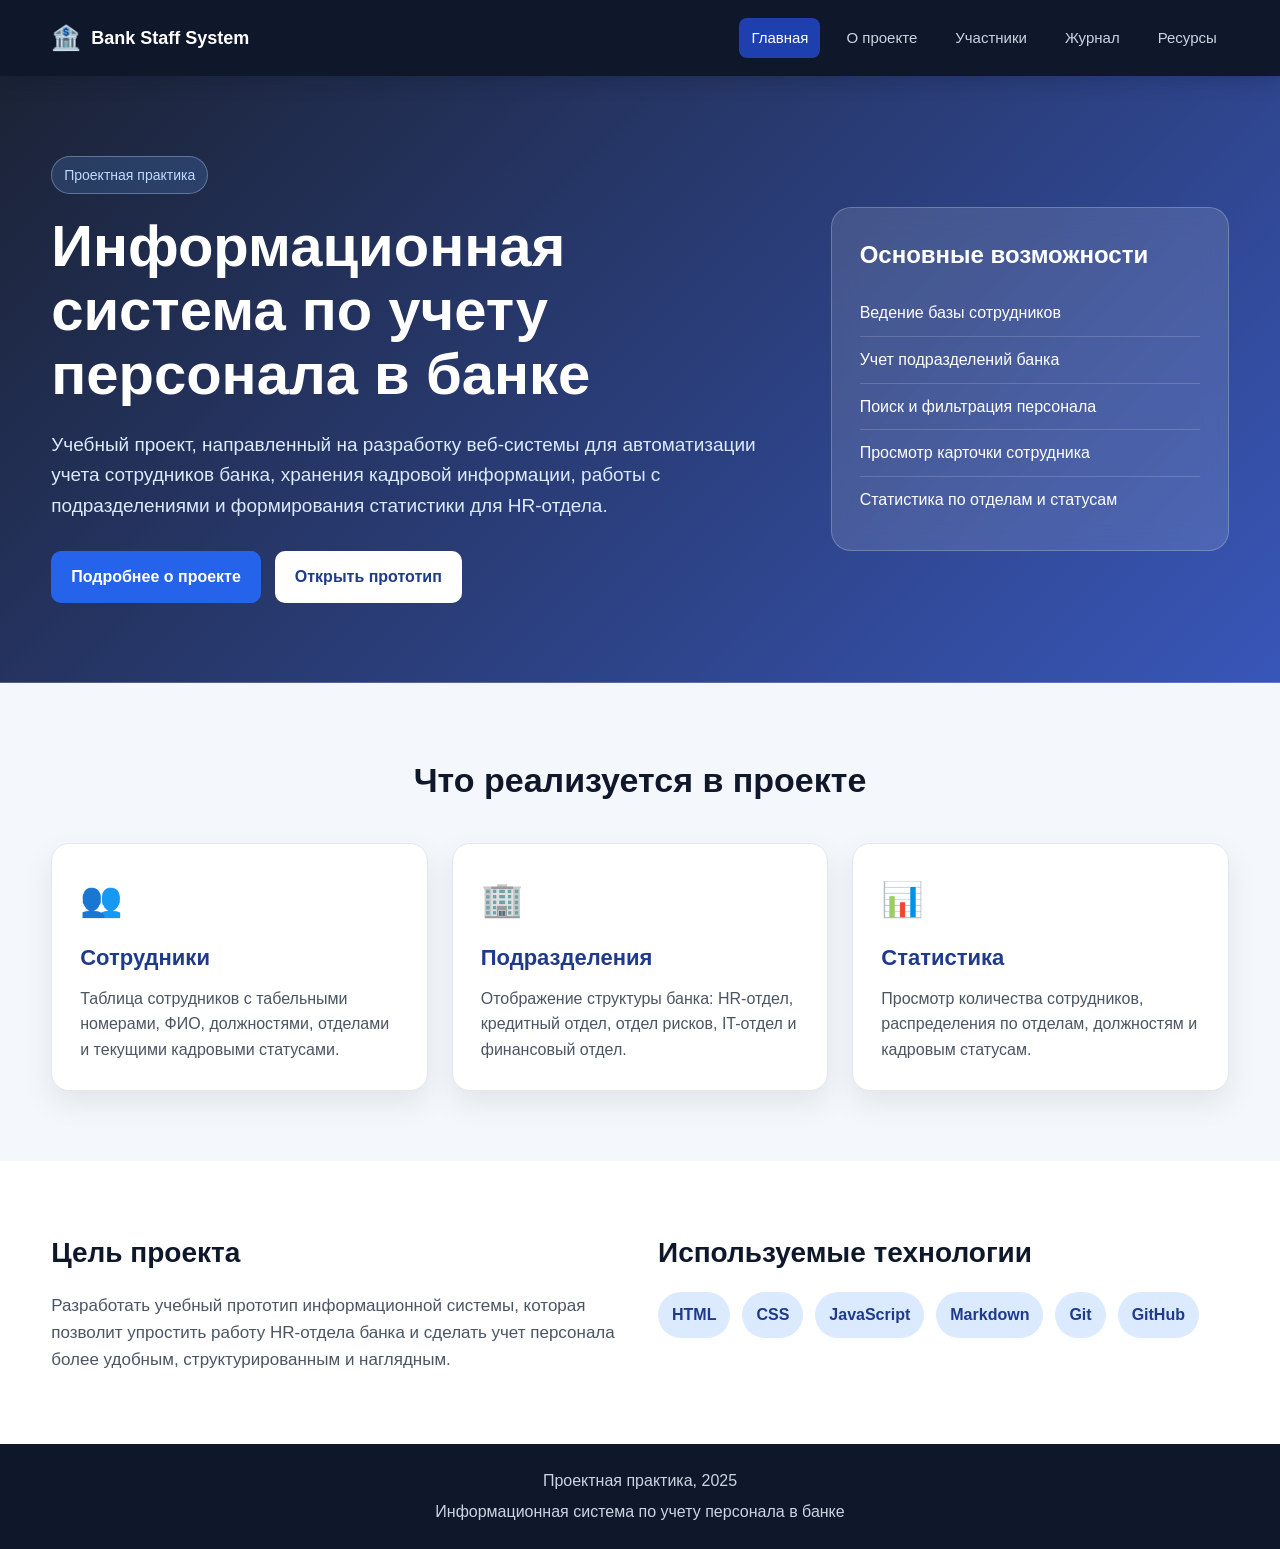
==== site/index.html @ 55b8c7d1 "Добавлена главная страница сайта проекта" ====
<!DOCTYPE html>
<html lang="ru">
<head>
  <meta charset="UTF-8">
  <meta name="viewport" content="width=device-width, initial-scale=1.0">
  <title>Информационная система учета персонала в банке</title>
  <link rel="stylesheet" href="style.css">
</head>
<body>

  <header class="header">
    <div class="container header-content">
      <div class="logo">
        <span class="logo-icon">🏦</span>
        <span>Bank Staff System</span>
      </div>

      <nav class="nav">
        <a href="index.html" class="active">Главная</a>
        <a href="about.html">О проекте</a>
        <a href="team.html">Участники</a>
        <a href="journal.html">Журнал</a>
        <a href="resources.html">Ресурсы</a>
      </nav>
    </div>
  </header>

  <main>
    <section class="hero">
      <div class="container hero-content">
        <div class="hero-text">
          <p class="tag">Проектная практика</p>
          <h1>Информационная система по учету персонала в банке</h1>
          <p class="hero-description">
            Учебный проект, направленный на разработку веб-системы для автоматизации
            учета сотрудников банка, хранения кадровой информации, работы с подразделениями
            и формирования статистики для HR-отдела.
          </p>

          <div class="hero-buttons">
            <a href="about.html" class="btn primary">Подробнее о проекте</a>
            <a href="../src/index.html" class="btn secondary">Открыть прототип</a>
          </div>
        </div>

        <div class="hero-card">
          <h2>Основные возможности</h2>
          <ul>
            <li>Ведение базы сотрудников</li>
            <li>Учет подразделений банка</li>
            <li>Поиск и фильтрация персонала</li>
            <li>Просмотр карточки сотрудника</li>
            <li>Статистика по отделам и статусам</li>
          </ul>
        </div>
      </div>
    </section>

    <section class="features">
      <div class="container">
        <h2 class="section-title">Что реализуется в проекте</h2>

        <div class="features-grid">
          <article class="feature-card">
            <div class="feature-icon">👥</div>
            <h3>Сотрудники</h3>
            <p>
              Таблица сотрудников с табельными номерами, ФИО, должностями,
              отделами и текущими кадровыми статусами.
            </p>
          </article>

          <article class="feature-card">
            <div class="feature-icon">🏢</div>
            <h3>Подразделения</h3>
            <p>
              Отображение структуры банка: HR-отдел, кредитный отдел,
              отдел рисков, IT-отдел и финансовый отдел.
            </p>
          </article>

          <article class="feature-card">
            <div class="feature-icon">📊</div>
            <h3>Статистика</h3>
            <p>
              Просмотр количества сотрудников, распределения по отделам,
              должностям и кадровым статусам.
            </p>
          </article>
        </div>
      </div>
    </section>

    <section class="project-info">
      <div class="container info-grid">
        <div>
          <h2>Цель проекта</h2>
          <p>
            Разработать учебный прототип информационной системы, которая позволит
            упростить работу HR-отдела банка и сделать учет персонала более удобным,
            структурированным и наглядным.
          </p>
        </div>

        <div>
          <h2>Используемые технологии</h2>
          <div class="tech-list">
            <span>HTML</span>
            <span>CSS</span>
            <span>JavaScript</span>
            <span>Markdown</span>
            <span>Git</span>
            <span>GitHub</span>
          </div>
        </div>
      </div>
    </section>
  </main>

  <footer class="footer">
    <div class="container">
      <p>Проектная практика, 2025</p>
      <p>Информационная система по учету персонала в банке</p>
    </div>
  </footer>

</body>
</html>
---- site/style.css ----
* {
  box-sizing: border-box;
  margin: 0;
  padding: 0;
}

body {
  font-family: Arial, sans-serif;
  color: #1f2937;
  background: #f4f7fb;
  line-height: 1.6;
}

.container {
  width: min(1180px, 92%);
  margin: 0 auto;
}

.header {
  background: #0f172a;
  color: #ffffff;
  padding: 18px 0;
  position: sticky;
  top: 0;
  z-index: 10;
  box-shadow: 0 4px 18px rgba(15, 23, 42, 0.25);
}

.header-content {
  display: flex;
  align-items: center;
  justify-content: space-between;
  gap: 24px;
}

.logo {
  display: flex;
  align-items: center;
  gap: 10px;
  font-weight: 700;
  font-size: 18px;
}

.logo-icon {
  font-size: 24px;
}

.nav {
  display: flex;
  gap: 14px;
  flex-wrap: wrap;
}

.nav a {
  color: #cbd5e1;
  text-decoration: none;
  font-size: 15px;
  padding: 8px 12px;
  border-radius: 8px;
  transition: 0.2s;
}

.nav a:hover,
.nav a.active {
  color: #ffffff;
  background: #1e40af;
}

.hero {
  padding: 80px 0;
  background:
    linear-gradient(135deg, rgba(15, 23, 42, 0.95), rgba(30, 64, 175, 0.88)),
    url("https://images.unsplash.com/photo-1486406146926-c627a92ad1ab?auto=format&fit=crop&w=1600&q=80");
  background-size: cover;
  background-position: center;
  color: #ffffff;
}

.hero-content {
  display: grid;
  grid-template-columns: 1.3fr 0.7fr;
  gap: 40px;
  align-items: center;
}

.tag {
  display: inline-block;
  background: rgba(96, 165, 250, 0.18);
  color: #bfdbfe;
  border: 1px solid rgba(191, 219, 254, 0.35);
  padding: 7px 12px;
  border-radius: 999px;
  margin-bottom: 20px;
  font-size: 14px;
}

.hero h1 {
  font-size: clamp(34px, 5vw, 58px);
  line-height: 1.1;
  margin-bottom: 24px;
}

.hero-description {
  max-width: 760px;
  color: #dbeafe;
  font-size: 19px;
  margin-bottom: 30px;
}

.hero-buttons {
  display: flex;
  gap: 14px;
  flex-wrap: wrap;
}

.btn {
  display: inline-block;
  text-decoration: none;
  padding: 13px 20px;
  border-radius: 10px;
  font-weight: 700;
  transition: 0.2s;
}

.btn.primary {
  background: #2563eb;
  color: #ffffff;
}

.btn.primary:hover {
  background: #1d4ed8;
}

.btn.secondary {
  background: #ffffff;
  color: #1e3a8a;
}

.btn.secondary:hover {
  background: #dbeafe;
}

.hero-card {
  background: rgba(255, 255, 255, 0.12);
  border: 1px solid rgba(255, 255, 255, 0.22);
  border-radius: 20px;
  padding: 28px;
  backdrop-filter: blur(12px);
}

.hero-card h2 {
  margin-bottom: 16px;
  font-size: 24px;
}

.hero-card ul {
  list-style: none;
}

.hero-card li {
  padding: 10px 0;
  border-bottom: 1px solid rgba(255, 255, 255, 0.16);
}

.hero-card li:last-child {
  border-bottom: none;
}

.features {
  padding: 70px 0;
}

.section-title {
  text-align: center;
  font-size: 34px;
  margin-bottom: 36px;
  color: #0f172a;
}

.features-grid {
  display: grid;
  grid-template-columns: repeat(3, 1fr);
  gap: 24px;
}

.feature-card {
  background: #ffffff;
  border-radius: 18px;
  padding: 28px;
  box-shadow: 0 12px 30px rgba(15, 23, 42, 0.08);
  border: 1px solid #e5e7eb;
  transition: 0.2s;
}

.feature-card:hover {
  transform: translateY(-4px);
  box-shadow: 0 18px 40px rgba(15, 23, 42, 0.12);
}

.feature-icon {
  font-size: 34px;
  margin-bottom: 14px;
}

.feature-card h3 {
  color: #1e3a8a;
  margin-bottom: 10px;
  font-size: 22px;
}

.feature-card p {
  color: #4b5563;
}

.project-info {
  padding: 70px 0;
  background: #ffffff;
}

.info-grid {
  display: grid;
  grid-template-columns: 1fr 1fr;
  gap: 36px;
}

.info-grid h2 {
  color: #0f172a;
  margin-bottom: 16px;
  font-size: 28px;
}

.info-grid p {
  color: #4b5563;
  font-size: 17px;
}

.tech-list {
  display: flex;
  flex-wrap: wrap;
  gap: 12px;
}

.tech-list span {
  background: #dbeafe;
  color: #1e3a8a;
  padding: 10px 14px;
  border-radius: 999px;
  font-weight: 700;
}

.footer {
  background: #0f172a;
  color: #cbd5e1;
  padding: 24px 0;
  text-align: center;
}

.footer p + p {
  margin-top: 6px;
}

@media (max-width: 850px) {
  .header-content,
  .hero-content,
  .info-grid {
    grid-template-columns: 1fr;
    display: grid;
  }

  .header-content {
    justify-content: start;
  }

  .features-grid {
    grid-template-columns: 1fr;
  }

  .hero {
    padding: 54px 0;
  }

  .nav {
    margin-top: 12px;
  }
}
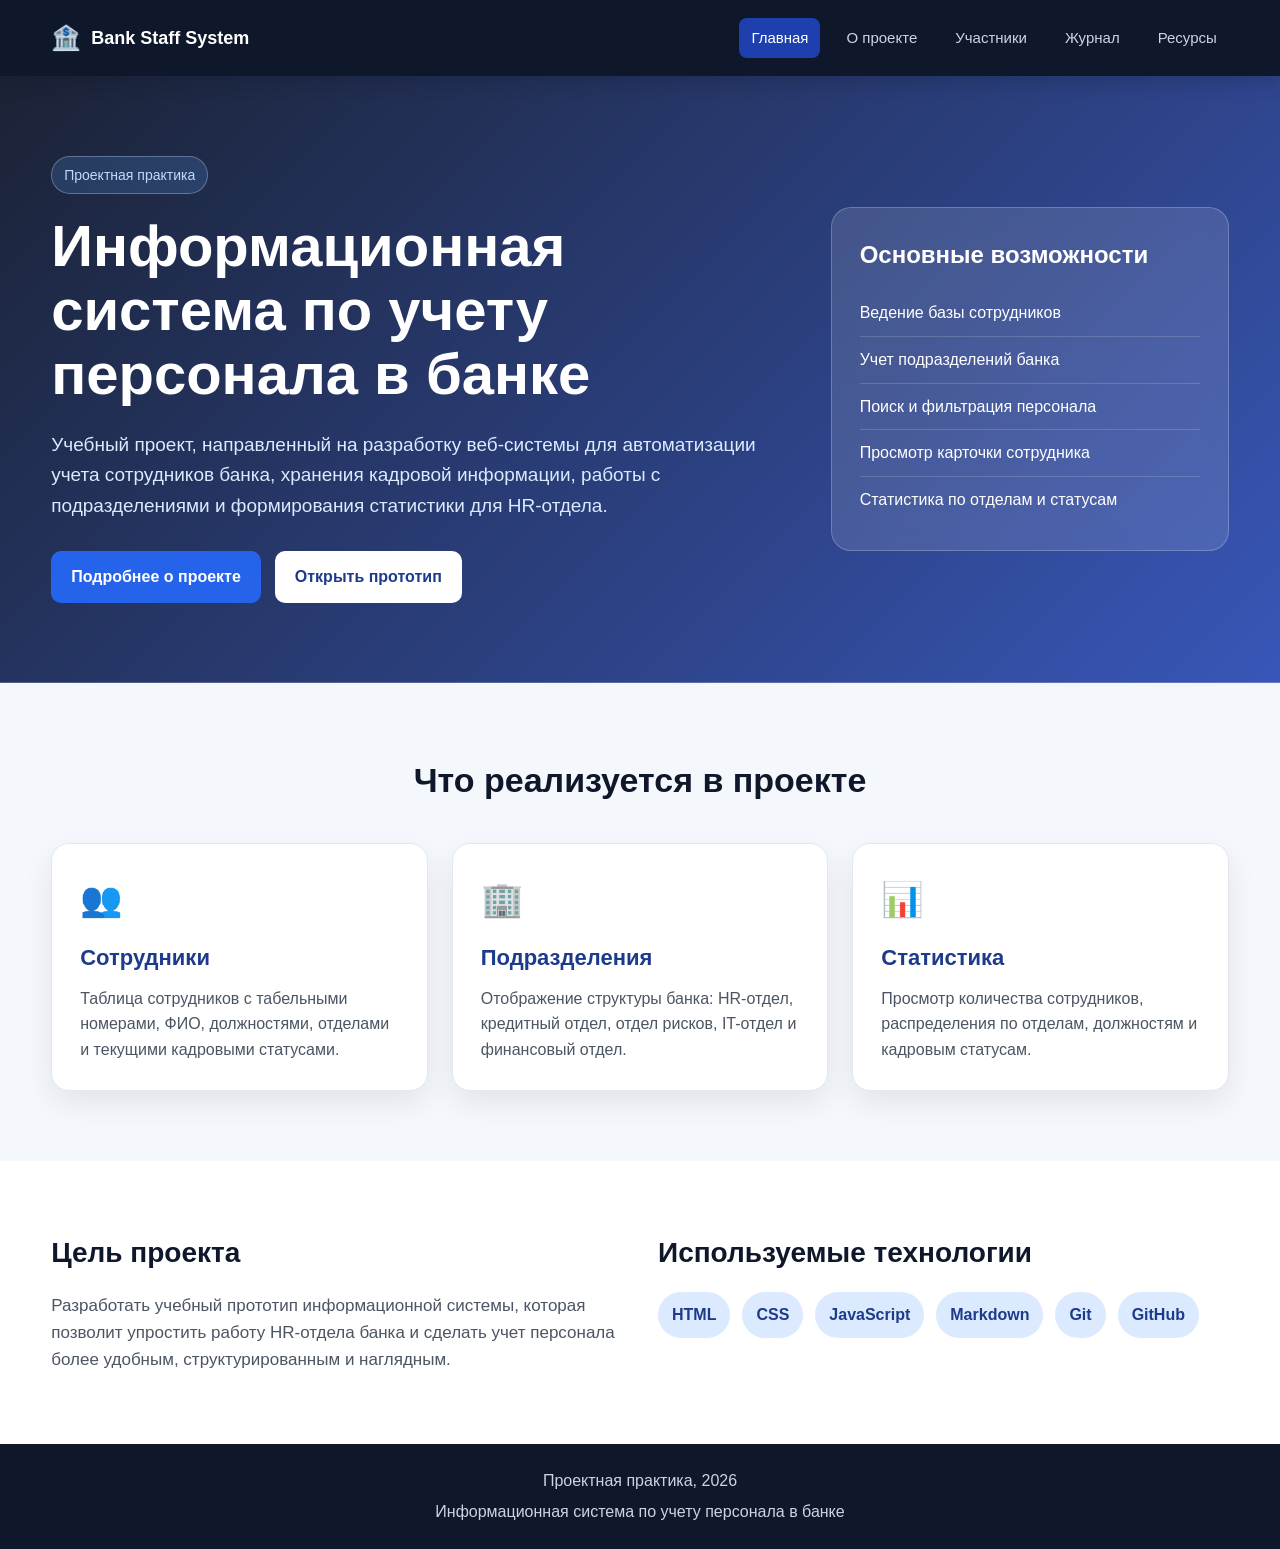
==== commit d70e6641: "Исправлены опечатки" ====
--- a/site/index.html
+++ b/site/index.html
@@ -119,7 +119,7 @@
 
   <footer class="footer">
     <div class="container">
-      <p>Проектная практика, 2025</p>
+      <p>Проектная практика, 2026</p>
       <p>Информационная система по учету персонала в банке</p>
     </div>
   </footer>
--- a/site/style.css
+++ b/site/style.css
@@ -282,4 +282,149 @@
   .nav {
     margin-top: 12px;
   }
+}
+.page-hero {
+  padding: 70px 0;
+  background:
+    linear-gradient(135deg, rgba(15, 23, 42, 0.94), rgba(30, 64, 175, 0.82)),
+    url("https://images.unsplash.com/photo-1554224155-6726b3ff858f?auto=format&fit=crop&w=1600&q=80");
+  background-size: cover;
+  background-position: center;
+  color: #ffffff;
+}
+
+.page-hero h1 {
+  font-size: clamp(34px, 5vw, 52px);
+  margin-bottom: 18px;
+}
+
+.page-hero p {
+  max-width: 820px;
+  color: #dbeafe;
+  font-size: 18px;
+}
+
+.content-section {
+  padding: 64px 0;
+}
+
+.content-section.light {
+  background: #eef4ff;
+}
+
+.content-grid {
+  display: grid;
+  grid-template-columns: 1fr 1fr;
+  gap: 24px;
+}
+
+.content-card,
+.team-card,
+.journal-card,
+.resource-card {
+  background: #ffffff;
+  border: 1px solid #e5e7eb;
+  border-radius: 18px;
+  padding: 28px;
+  box-shadow: 0 12px 30px rgba(15, 23, 42, 0.08);
+}
+
+.content-card h2,
+.team-card h2,
+.journal-card h2,
+.resource-card h2 {
+  color: #0f172a;
+  margin-bottom: 14px;
+}
+
+.content-card p,
+.team-card p,
+.journal-card p,
+.resource-card p {
+  color: #4b5563;
+  margin-bottom: 12px;
+}
+
+.wide-card {
+  max-width: 900px;
+  margin: 0 auto;
+}
+
+.team-grid {
+  display: grid;
+  grid-template-columns: repeat(3, 1fr);
+  gap: 24px;
+}
+
+.avatar {
+  width: 54px;
+  height: 54px;
+  border-radius: 16px;
+  background: #1e40af;
+  color: #ffffff;
+  display: grid;
+  place-items: center;
+  font-weight: 800;
+  font-size: 24px;
+  margin-bottom: 18px;
+}
+
+.role {
+  font-weight: 700;
+  color: #1e3a8a !important;
+}
+
+.team-card ul {
+  margin-top: 14px;
+  padding-left: 20px;
+  color: #4b5563;
+}
+
+.team-card li {
+  margin-bottom: 8px;
+}
+
+.journal-list {
+  display: grid;
+  gap: 22px;
+}
+
+.journal-date {
+  display: inline-block;
+  background: #dbeafe;
+  color: #1e3a8a !important;
+  padding: 7px 12px;
+  border-radius: 999px;
+  font-weight: 700;
+  margin-bottom: 14px !important;
+}
+
+.resources-grid {
+  display: grid;
+  grid-template-columns: repeat(2, 1fr);
+  gap: 24px;
+}
+
+.resource-card a {
+  display: block;
+  color: #1d4ed8;
+  font-weight: 700;
+  text-decoration: none;
+  margin-top: 10px;
+}
+
+.resource-card a:hover {
+  text-decoration: underline;
+}
+
+@media (max-width: 850px) {
+  .content-grid,
+  .team-grid,
+  .resources-grid {
+    grid-template-columns: 1fr;
+  }
+
+  .page-hero {
+    padding: 50px 0;
+  }
 }
